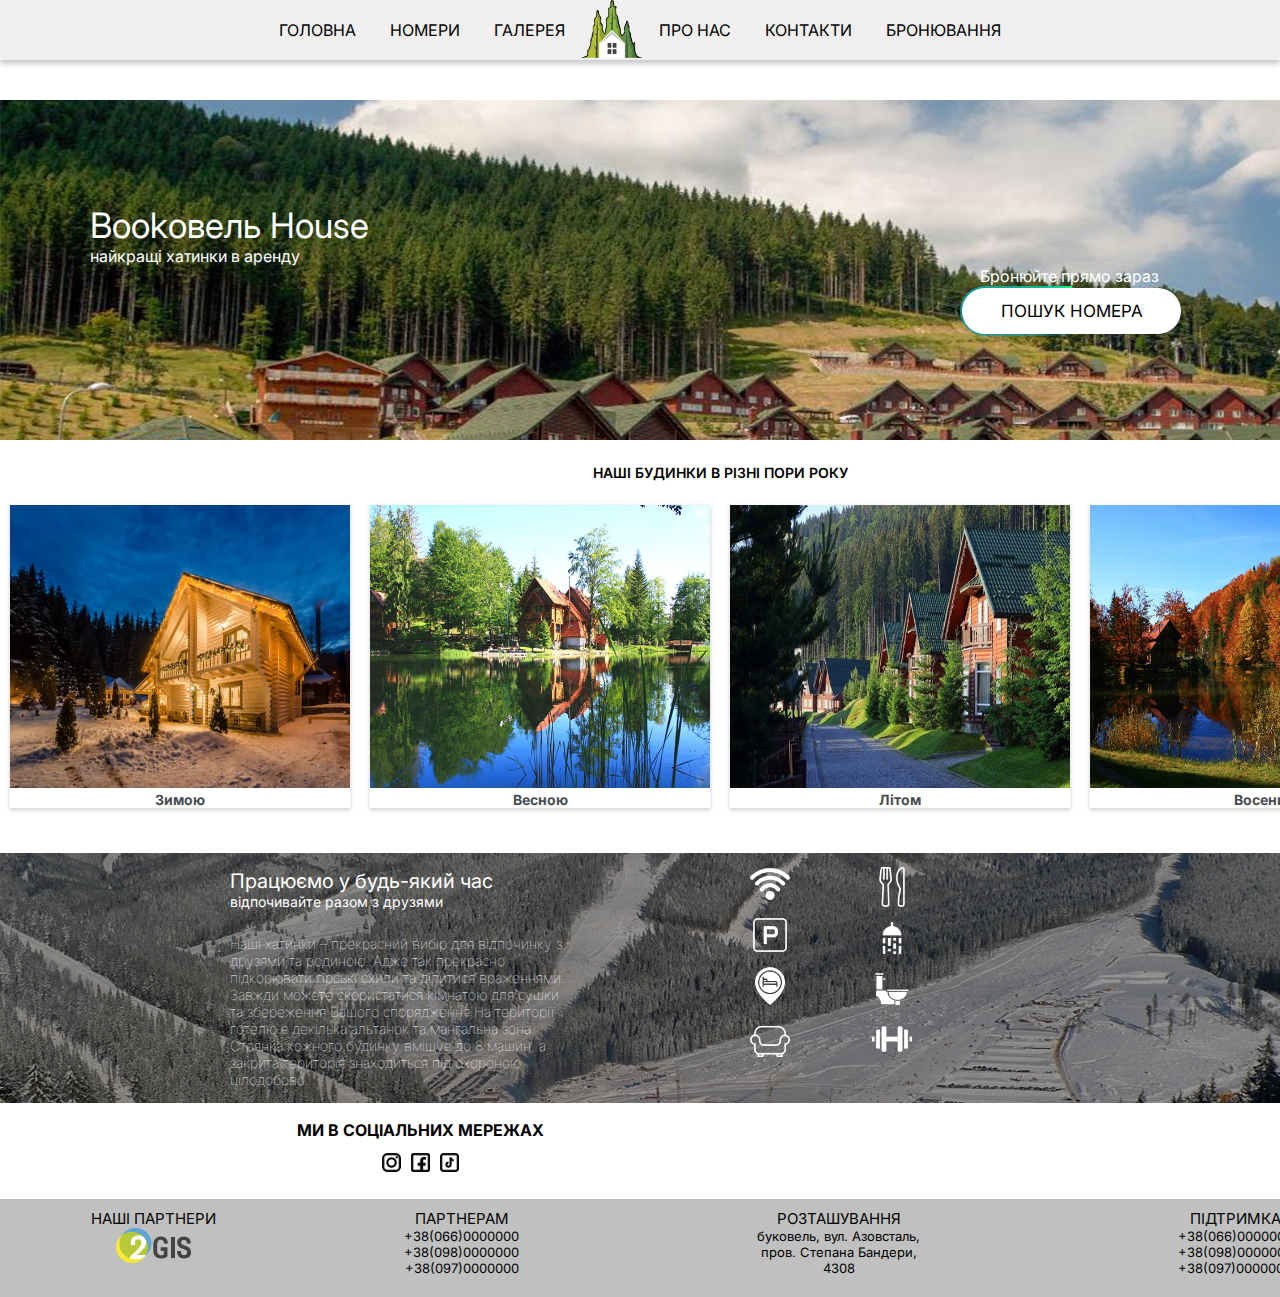
==== index.html @ 66f78f4c "second commit" ====
<!DOCTYPE html>
<html>

<head>
  <meta charset="UTF-8">
  <meta name="viewport" content="width=device-width">
  <link rel="stylesheet" href="test.css">
  <link rel="shortcut icon" href="images/logo.png">
  <link rel="preconnect" href="https://fonts.googleapis.com">
  <link rel="preconnect" href="https://fonts.gstatic.com" crossorigin>
  <link href="https://fonts.googleapis.com/css2?family=Zen+Dots&display=swap" rel="stylesheet">
  <link href="https://fonts.googleapis.com/css2?family=Saira+Condensed&display=swap" rel="stylesheet">
  <link href="https://fonts.googleapis.com/css2?family=Inter&display=swap" rel="stylesheet">
  <title>ГОЛОВНА - Bookовель House</title>
</head>

<body>
  <header class="header">
    <div class="container">
      <div class="header_body">
        <a href="index.html"><img class="logo2" src="images/logo3.png"></a>
        <div class="header_burger">
          <span></span>
        </div>
        <nav class="header_menu">
          <ul class="header_list">
            <li>
              <a href="index.html">ГОЛОВНА</a>
            </li>
            <li>
              <a href="nomery.html">НОМЕРИ</a>
            </li>
            <li>
              <a href="galery.html">ГАЛЕРЕЯ</a>
            </li>
            <a href="index.html"><img class="logo" src="images/logo3.png"></a>
            <li>
              <a href="aboutus.html">ПРО НАС</a>
            </li>
            <li>
              <a href="kont.html">КОНТАКТИ</a>
            </li>
            <li>
              <a href="bron.html">БРОНЮВАННЯ</a>
            </li>
          </ul>
        </nav>
      </div>
  </header>
  <div class="banner">
    <div class="container">
      <div class="backg">
        <ul>
          <li class="head">Bookовель House</li>
          <li class="head-bottom">найкращі хатинки в аренду</li>
          <li class="but">Бронюйте прямо зараз</li>
          <div class="knopka">
            <a href="bron.html">
              <span>
                <li class="li-text">ПОШУК НОМЕРА</li>
              </span>
            </a>
          </div>
        </ul>
      </div>
    </div>
  </div>
  <div class="house">
    <div class="container">
      <p class="house-text-top">НАШІ БУДИНКИ В РІЗНІ ПОРИ РОКУ</p>
      <div class="house-center">
        <li class="list-item">
          <figure class="list-item-inner">
            <img src="images/winter.jpg">
            <figcaption>
              <strong>
                Зимою
              </strong>
            </figcaption>
          </figure>
        </li>
        <li class="list-item">
          <figure class="list-item-inner">
            <img src="images/spring.jpg">
            <figcaption>
              <strong>
                Весною
              </strong>
            </figcaption>
          </figure>
        </li>
        <li class="list-item">
          <figure class="list-item-inner">
            <img id="summer" src="images/summer.jpg">
            <figcaption>
              <strong>
                Літом
              </strong>
            </figcaption>
          </figure>
        </li>
        <li class="list-item">
          <figure class="list-item-inner">
            <img id="autumn" src="images/autumn.jpg">
            <figcaption>
              <strong>
                Восени
              </strong>
            </figcaption>
          </figure>
        </li>
      </div>
    </div>
  </div>
  <div class="cont-bottom-banner">
    <div class="back-g-banner">
      <div class="text">
        <ul>
          <li class="text-one">Працюємо у будь-який час</li>
          <li class="text-two">відпочивайте разом з друзями</li>
          <li class="text-three">Наші хатинки – прекрасний вибір для відпочинку з друзями та родиною. Адже так
            прекрасно підкорювати
            гірські схили та ділитися враженнями. Завжди можете скористатися кімнатою для сушки та збереження Вашого
            спорядження
            На території готелю є декілька альтанок та мангальна зона. Стоянка кожного будинку вміщує до 8 машин, а
            закрита територія знаходиться під охороною цілодобово.</li>
        </ul>
      </div>
      <div class="logo-banner">
        <div class="img1">
          <img src="images/wifi logo.png">
          <img src="images/parking logo.png">
          <img src="images/bed logo1.png">
          <img src="images/sofa logo.png">
        </div>
        <div class="img2">
          <img src="images/eat logo.png">
          <img src="images/shower logo.png">
          <img src="images/toilet logo.png">
          <img id="dumbbell" src="images/dumbbell logo.png">
        </div>
      </div>
    </div>
  </div>
  <div class="bottom-banner">
    <div class="social">
      <h4>МИ В СОЦІАЛЬНИХ МЕРЕЖАХ</h4>
      <a href="https://www.instagram.com">
        <img id="inst" src="images/instagram logo.png">
      </a>
      <a href="https://www.facebook.com">
        <img id="face" src="images/facebook logo.png">
      </a>
      <a href="https://www.tiktok.com/uk-UA/">
        <img id="tik" src="images/tiktok.png">
      </a>
    </div>
    <div class="info">
      <div class="partners">
        <li>НАШІ ПАРТНЕРИ</li>
        <img src="images/2gis logo.png">
      </div>
      <div class="for-partners">
        <li>ПАРТНЕРАМ</li>
        <div class="small">
          <li>+38(066)0000000</li>
          <li>+38(098)0000000</li>
          <li>+38(097)0000000</li>
        </div>
      </div>
      <div class="location">
        <li>РОЗТАШУВАННЯ</li>
        <div class="small">
          <li>буковель, вул. Азовсталь, пров. Степана Бандери, 4308</li>
        </div>
      </div>
      <div class="support">
        <li>ПІДТРИМКА</li>
        <div class="small">
          <li>+38(066)0000000</li>
          <li>+38(098)0000000</li>
          <li>+38(097)0000000</li>
        </div>
      </div>
    </div>
  </div>
  <script src="https://code.jquery.com/jquery-3.4.1.slim.min.js"></script>
  <script src="script.js"></script>
</body>

</html>
---- test.css ----
body {
    font-family: 'Saira Condensed', sans-serif;
    font-family: 'Zen Dots', cursive;
    font-family: 'Inter', sans-serif;
    margin: 0 auto;
    width: 1440px;
}

header {
    position: fixed;
    width: 100%;
    top: 0;
    left: 0;
    z-index: 50;
    box-shadow: 0px 4px 5px rgba(0, 0, 20, 0.205);
}

.header::before {
    content: '';
    position: absolute;
    top: 0;
    left: 0;
    width: 100%;
    height: 100%;
    background-color: #F0EEEE;
    z-index: 3;
}

.logo {
    max-width: 60px;
    max-height: 60px;
}

.logo2 {
    max-width: 60px;
    max-height: 60px;
    display: none;
}

.header_body {
    position: relative;
    display: flex;
    justify-content: center;
    height: 60px;
    align-items: center;
}

.header_menu ul {
    padding: 0;
}

.content {
    margin-top: 100px;
}

.container {
    max-width: 1440px;
    margin: 0 auto;
    padding: 0 auto;
}

.header_list {
    display: flex;
    align-items: center;
    position: relative;
    z-index: 3;
}

.header_list a {
    text-decoration: none;
    color: black;
}

.header_list li {
    list-style: none;
    margin: 17px;
}

.header_burger {
    display: none;
}

@media (max-width:768px) {
    .header_burger {
        display: flex;
        position: relative;
        width: 30px;
        height: 20px;
        z-index: 3;
        margin-right: 10px;
    }

    body.lock {
        overflow: hidden;
    }

    .logo2 {
        display: block;
        z-index: 100;
        max-height: 70px;
        max-width: 70px;
        position: relative;
        justify-content: left;
        margin-left: 10px;
    }

    .logo {
        display: none;
    }

    .header_burger:before,
    .header_burger::after {
        content: '';
        background-color: rgb(0, 0, 0);
        position: absolute;
        width: 100%;
        height: 2px;
        left: 0;
    }

    .header_burger span {
        position: absolute;
        width: 100%;
        left: 0;
        background-color: rgb(0, 0, 0);
        height: 2px;
        top: 9px;
    }

    .header_burger:before {
        top: 0;
    }

    .header_burger::after {
        bottom: 0;
    }

    .header_body {
        justify-content: space-between;
        height: 70px;
    }

    .header_menu.active {
        position: fixed;
        left: 0;
        top: 0%;
        width: 100%;
        height: auto;
        background-color: #dddddd;
        padding: 70px 0px 0px 0px;
    }

    .header_menu {
        position: fixed;
        left: 0;
        top: -110%;
        width: 100%;
        height: auto;
        background-color: #dddddd;
        padding: 70px 0px 0px 0px;
        transition: all 0.3s ease 0s;
    }

    .header_list {
        display: block;
    }

    .header_list li {
        text-align: center;
        font-size: 50px;
        background-color: rgba(255, 255, 255, 0.048);
    }
}

/* баннер верхний */

.banner img {
    position: absolute;
    margin-left: auto;
    margin-right: auto;
    width: 100%;
}

.banner {
    position: relative;
    max-width: 1440px;
    margin: 0 auto;
    margin-top: 100px;
}

.head {
    margin-left: 50px;
    font-size: 35px;
    display: block;
    position: relative;
}

.head-bottom {
    margin-left: 50px;
    font-size: 16px;
    display: block;
    position: relative;
}

.banner ul {
    list-style: none;
    display: flex;
    flex-direction: column;
    flex-wrap: wrap
}

.but {
    left: 940px;
    display: block;
    position: relative;
}

.backg {
    position: relative;
    display: flex;
    align-items: center;
    background: url("images/mb.png");
    min-width: 1440px;
    height: 340px;
    color: white;
}

.knopka {
    position: relative;
    width: 223px;
    height: 50px;
    border-radius: 35px;
    display: grid;
    left: 920px;
    place-items: center;
    overflow: hidden;
}

.knopka::before {
    content: '';
    position: absolute;
    width: 600px;
    height: 600px;
    background-image: conic-gradient(transparent, transparent, #2600ff);
    animation: rotate 2s linear infinite;
}

.knopka::after {
    content: '';
    position: absolute;
    width: 600px;
    height: 600px;
    background-image: conic-gradient(transparent, transparent, #00ff80);
    animation: rotate 2s linear infinite;
}

.knopka span {
    position: absolute;
    inset: 2px;
    display: flex;
    border-radius: 35px;
    background-color: rgb(255, 255, 255);
    z-index: 2;
    place-items: center;
    justify-content: center;
    align-items: center;
    text-align: center;
}

.li-text {
    color: black;
    font-size: 17px;
    font-family: 'Inter', sans-serif;
}

.li-text:hover {
    color: #7649b1;
}

@keyframes rotate {
    0% {
        transform: rotate(0deg);
    }

    100% {
        transform: rotate(360deg);
    }
}

@media (max-width:768px) {
    .head {
        margin-top: 100px;
        font-size: +600%;
        bottom: 100px;
    }

    .head-bottom {
        font-size: +250%;
        bottom: 100px;
    }

    .backg {
        height: 700px;
        background-size: cover;
    }

    .li-text {
        font-size: 30px;
    }

    .but {
        left: 520px;
        font-size: +240%;
    }

    .knopka {
        left: 560px;
        width: 350px;
        height: 80px;
        border-radius: 35px;
    }
}

/* НАШІ ХАТИНКИ */

.list-item {
    max-width: 600px;
    float: left;
    padding: 10px;
    display: flex;
}

.list-item-inner {
    color: #474d51;
    background-color: #fff;
    overflow: hidden;
    margin: 0;
    box-shadow: 0 0.125rem 0.313rem rgb(0 0 0 / 20%);
}

.list-item figcaption {
    padding: 1.25rem;
    padding-bottom: 0;
    padding-top: 0;
}

strong {
    font-weight: bold;
}

.house {
    font-size: 0.875rem;
    margin-top: 10px;
    display: flex;
    justify-content: center;
    text-align: center;
}

.list-item-inner img {
    max-width: 340px;
    min-height: 205px;
}

.house-list p {
    margin: 0;
    font-weight: 600;
}

.house-text-top {
    font-weight: 600;
}

.house-list {
    margin: 0;
    padding: 0;
}

@media (max-width:768px) {
    .house {
        margin-top: 50px;
        width: 100%;
        text-align: center;
    }

    .house-list {
        margin: 0 auto;
        padding: 0;
    }

    .list-item-inner {
        color: #474d51;
        background-color: #fff;
        overflow: hidden;
        margin: 0;
        box-shadow: 0 0.125rem 0.313rem rgb(0 0 0 / 20%);
    }

    .list-item-inner img {
        max-width: 500px;
        min-height: auto;
        display: block;
    }

    .house-text-top {
        font-family: 'Inter', sans-serif;
        font-size: 30px;
        font-weight: 700;
        margin: 0 auto;
    }

    .list-item {
        margin-bottom: 10px;
        margin-top: 20px;
        position: relative;
        margin-left: 100px;
        margin-right: 100px;
    }

    .list-item figcaption {
        font-size: 30px;
    }
}

@media (max-width:360px) {
    .list-item-inner img {
        max-width: 500px;
        min-height: auto;
        display: block;
    }

    .house-text-top {
        font-family: 'Inter', sans-serif;
        font-size: 30px;
        font-weight: 700;
        margin: 0 auto;
    }

    .list-item {
        margin-bottom: 10px;
        margin-top: 20px;
        position: relative;
        margin-left: 100px;
    }
}

@media (max-width:320px) {
    .list-item-inner img {
        max-width: 420px;
        min-height: auto;
        display: block;
    }

    .house-text-top {
        font-family: 'Inter', sans-serif;
        font-size: 30px;
        font-weight: 700;
        margin: 0 auto;
    }

    .list-item {
        margin-bottom: 10px;
        margin-top: 20px;
        position: relative;
        margin-left: 100px;
    }
}

@media (max-width:300px) {
    .list-item-inner img {
        max-width: 493px;
        min-height: auto;
        display: block;
    }

    .house-text-top {
        font-family: 'Inter', sans-serif;
        font-size: 30px;
        font-weight: 700;
        margin-right: 240px;
    }

    .list-item {
        margin-bottom: 10px;
        margin-top: 20px;
        position: relative;
        margin-left: 30px;
        margin-right: 0px;
    }
}

/* НИЖНИЙ БАННЕР*/

.cont-bottom-banner {
    margin-top: 35px;
    display: flex;
    justify-content: center;
}

.back-g-banner {
    position: relative;
    display: flex;
    background: url("images/book.png");
    min-width: 1440px;
    height: 250px;
    color: white;
}

.text ul {
    list-style: none;
    font-family: 'Inter', sans-serif;
    margin-left: 190px;
}

.text-three {
    width: 345px;
    margin-top: 25px;
    height: 170px;
    font-size: 14px;
    font-weight: 50;
}

.text-two {
    font-size: 14px;
}

.text-one {
    font-size: 20px;
}

.logo-banner img {
    max-width: 40px;
    max-height: 40px;
    display: flex;
}

.logo-banner {
    display: flex;
    flex-direction: row;
    margin-left: 175px;
}

.img2 {
    margin-left: 82px;
    margin-top: 3px;
}

.img1 img {
    margin-top: 11px;
}

.img2 img {
    margin-top: 11px;
}

#dumbbell {
    margin-top: 10px;
}

@media (max-width: 768px) {
    .back-g-banner {
        height: 400px;
        background-size: cover;
    }

    .logo-banner img {
        max-width: 70px;
        max-height: 70px;
        display: flex;
    }

    .img2 {
        margin-left: 82px;
        margin-top: 10px;
    }

    .text ul {
        list-style: none;
        font-family: 'Inter', sans-serif;
        margin-left: 40px;
    }

    .logo-banner {
        display: flex;
        flex-direction: row;
        margin-left: 230px;
    }

    .text-one {
        font-size: 30px;
        margin-top: 20px;
    }

    .text-two {
        font-size: 23px;
    }

    .text-three {
        width: 650px;
        margin-top: 25px;
        height: 170px;
        font-size: +155%;
        font-weight: 50;
    }
}

/* social media */

.social {
    text-align: center;
    margin-right: 600px;
    margin-bottom: 20px;
}

.social a {
    text-decoration: none;
}

.social img {
    max-width: 25px;
    max-height: 25px;
}

.social h4 {
    margin-bottom: 10px;
    margin-top: 17px;
}

#inst:hover {
    max-width: 26px;
    max-height: 26px;
    background-color: #af2c9d3d;
    border-radius: 5px;
}

#tik:hover {
    max-width: 26px;
    max-height: 26px;
    background-color: #00000050;
    border-radius: 5px;
}

#face:hover {
    max-width: 26px;
    max-height: 26px;
    background-color: #00aeff62;
    border-radius: 5px;
}

/* for partners */

.info {
    background-color: #C0C0C0;
    height: 98px;
    max-width: 1440px;
    margin-top: 20px;
    min-width: 1440px;
    text-align: center;
    margin: 0 auto;
    display: flex; 
    justify-content: space-around;
}

.partners {
    list-style: none;
    position: relative;
    display: inline-block;
    font-size: 15px;
    padding-left: 4px;
    padding-right: 10px;
    padding-top: 10px;
}

.partners img {
    max-width: 76px;
    max-height: 35px;
}

.for-partners {
    list-style: none;
    position: relative;
    display: inline-block;
    font-size: 15px;
    padding-left: 4px;
    padding-right: 10px;
    padding-top: 10px;
}

.location {
    list-style: none;
    position: relative;
    display: inline-block;
    font-size: 15px;
    max-width: 190px;
    padding-left: 40px;
    padding-right: 10px;
    padding-top: 10px;
}

.support {
    list-style: none;
    position: relative;
    display: inline-block;
    font-size: 15px;
    padding-left: 60px;
    padding-right: 60px;
    padding-top: 10px;
}

.small {
    font-size: small;
}

@media (max-width:768px) {
    .partners {
        padding-left: 10%;
    }
}

@media (max-width:320px) {
    .partners {
        padding-left: 0px ;
    }

    .support {
        padding-left: 0;
        padding-right: 120px;
    }
}
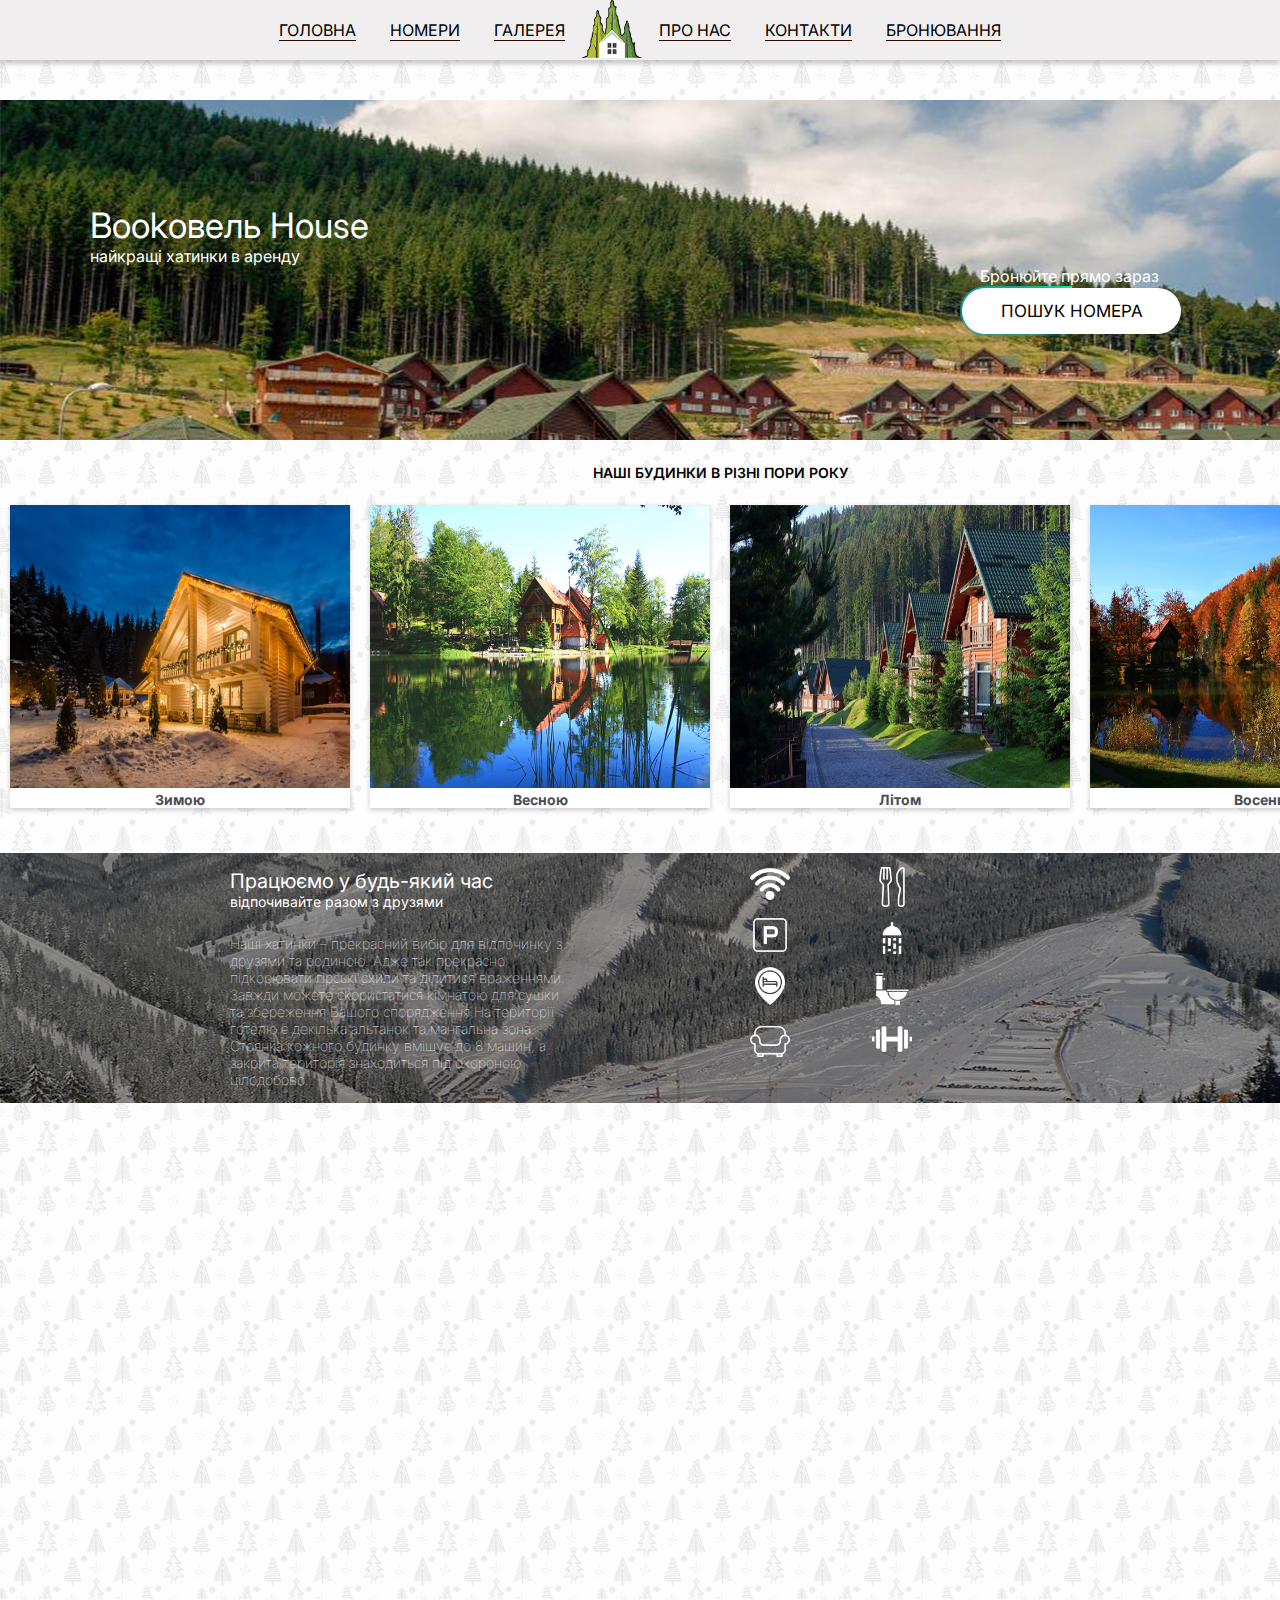
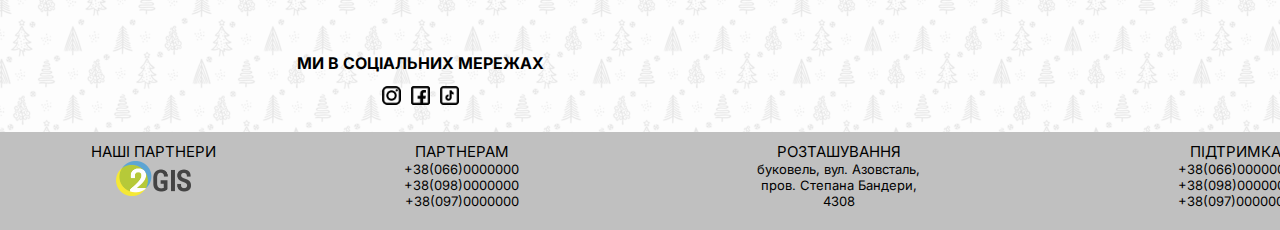
==== commit 5a8a73ca: "Initial commit" ====
--- a/index.html
+++ b/index.html
@@ -19,6 +19,7 @@
     <div class="container">
       <div class="header_body">
         <a href="index.html"><img class="logo2" src="images/logo3.png"></a>
+        <p class="header-book">Bookовель House</p>
         <div class="header_burger">
           <span></span>
         </div>
@@ -142,6 +143,9 @@
       </div>
     </div>
   </div>
+  <div class="map">
+    <iframe src="https://www.google.com/maps/embed?pb=!1m18!1m12!1m3!1d10604.051320505147!2d24.38346724726645!3d48.360277117868016!2m3!1f0!2f0!3f0!3m2!1i1024!2i768!4f13.1!3m3!1m2!1s0x4737180d6338eb0d%3A0xa2144b1805bc8b4!2z0JHRg9C60L7QstC10LvRjCwg0JjQstCw0L3Qvi3QpNGA0LDQvdC60L7QstGB0LrQsNGPINC-0LHQu9Cw0YHRgtGM!5e0!3m2!1sru!2sua!4v1671652665584!5m2!1sru!2sua" width="1300" height="450" style="border:0;" allowfullscreen="" loading="lazy" referrerpolicy="no-referrer-when-downgrade"></iframe>
+  </div>
   <div class="bottom-banner">
     <div class="social">
       <h4>МИ В СОЦІАЛЬНИХ МЕРЕЖАХ</h4>
--- a/test.css
+++ b/test.css
@@ -4,6 +4,9 @@
     font-family: 'Inter', sans-serif;
     margin: 0 auto;
     width: 1440px;
+    background: url("images/background.png");
+    background-repeat: repeat;
+    background-size: 200px;
 }
 
 header {
@@ -74,9 +77,14 @@
 .header_list li {
     list-style: none;
     margin: 17px;
+    border-bottom: 1px solid rgb(44, 12, 0);
 }
 
 .header_burger {
+    display: none;
+}
+
+.header-book {
     display: none;
 }
 
@@ -84,10 +92,16 @@
     .header_burger {
         display: flex;
         position: relative;
-        width: 30px;
-        height: 20px;
+        width: 50px;
+        height: 30px;
         z-index: 3;
-        margin-right: 10px;
+        margin-right: 20px;
+    }
+
+    .header-book {
+        font-size: 30px;
+        z-index: 20;
+        display: block;
     }
 
     body.lock {
@@ -97,8 +111,8 @@
     .logo2 {
         display: block;
         z-index: 100;
-        max-height: 70px;
-        max-width: 70px;
+        max-height: 100px;
+        max-width: 100px;
         position: relative;
         justify-content: left;
         margin-left: 10px;
@@ -124,7 +138,7 @@
         left: 0;
         background-color: rgb(0, 0, 0);
         height: 2px;
-        top: 9px;
+        top: 14.5px;
     }
 
     .header_burger:before {
@@ -137,7 +151,7 @@
 
     .header_body {
         justify-content: space-between;
-        height: 70px;
+        height: 100px;
     }
 
     .header_menu.active {
@@ -147,7 +161,7 @@
         width: 100%;
         height: auto;
         background-color: #dddddd;
-        padding: 70px 0px 0px 0px;
+        padding: 100px 0px 0px 0px;
     }
 
     .header_menu {
@@ -396,7 +410,7 @@
     }
 
     .list-item-inner img {
-        max-width: 500px;
+        min-width: 1000px;
         min-height: auto;
         display: block;
     }
@@ -409,11 +423,10 @@
     }
 
     .list-item {
-        margin-bottom: 10px;
-        margin-top: 20px;
-        position: relative;
-        margin-left: 100px;
-        margin-right: 100px;
+        display: inline-block;
+        text-align: center;
+        max-width: 1000px;
+        float: none;
     }
 
     .list-item figcaption {
@@ -726,3 +739,8 @@
         padding-right: 120px;
     }
 }
+
+.map {
+    text-align: center;
+    margin: 3em;
+}